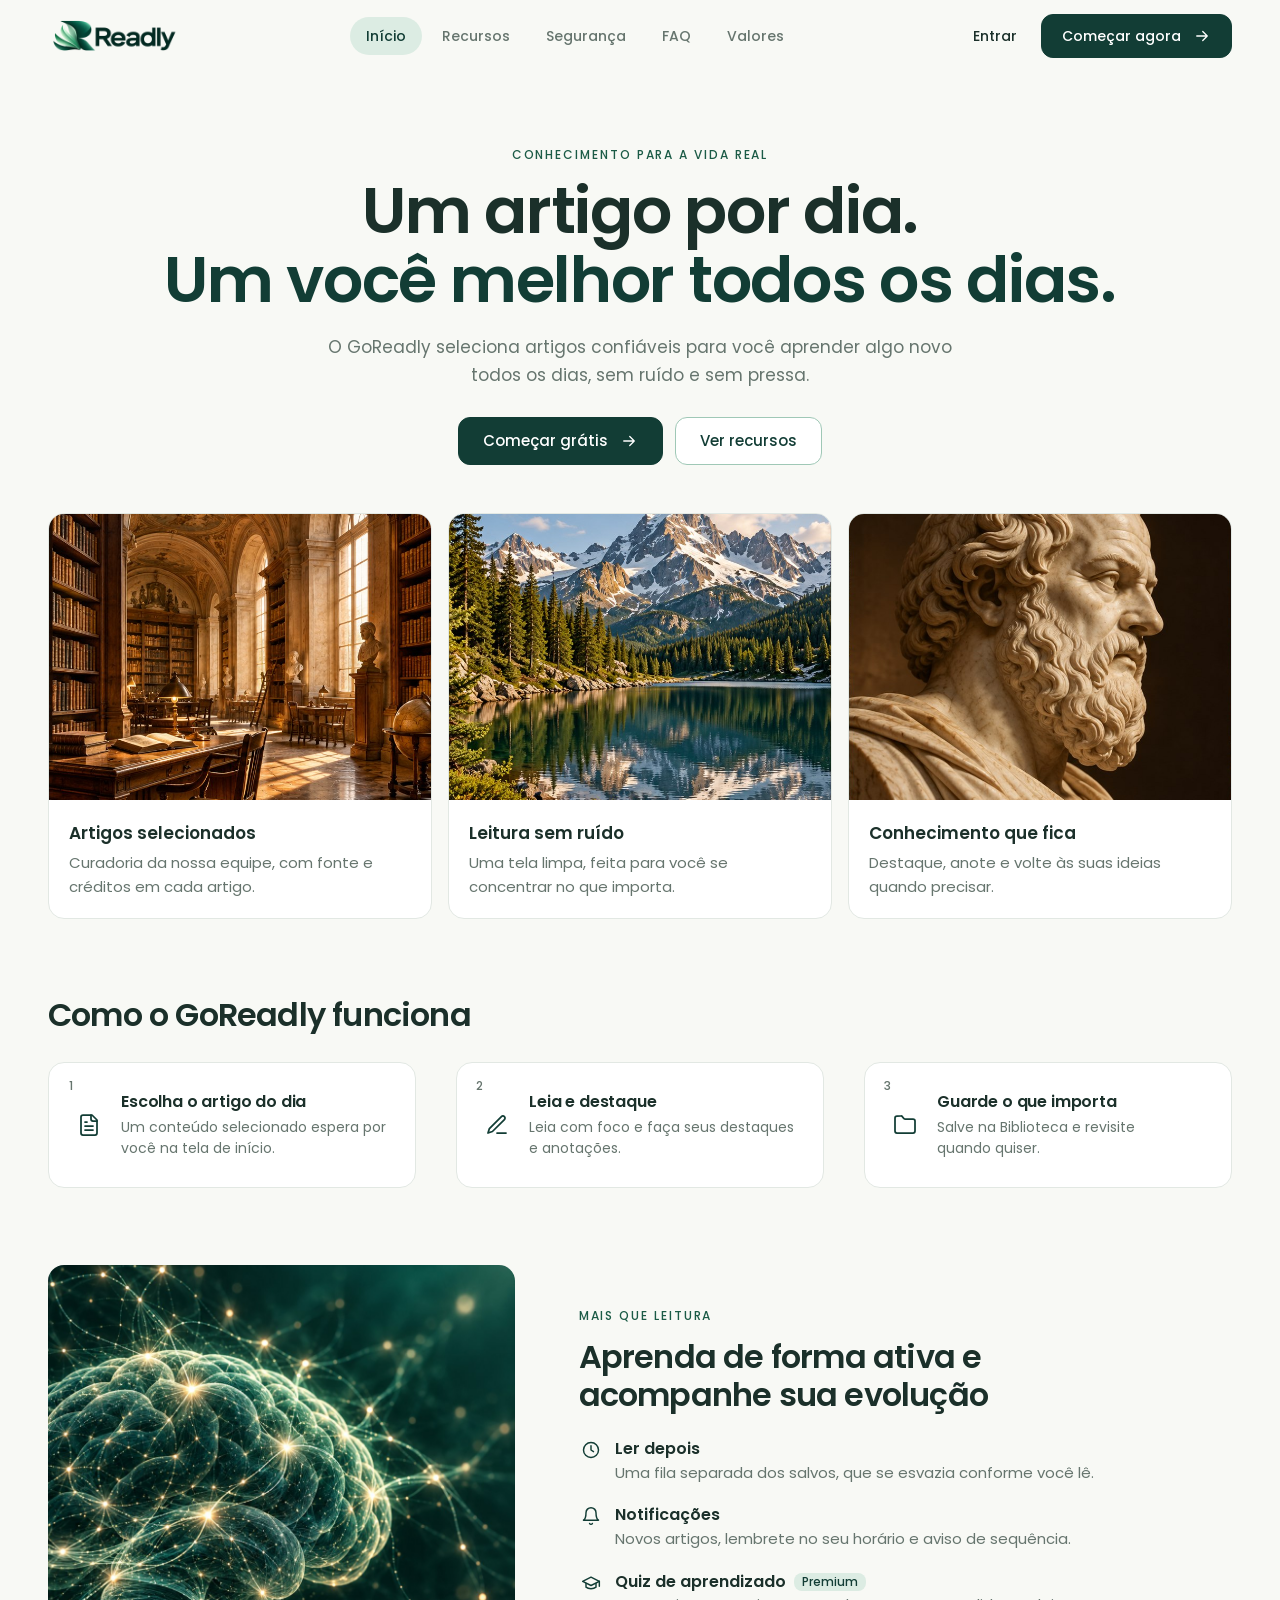
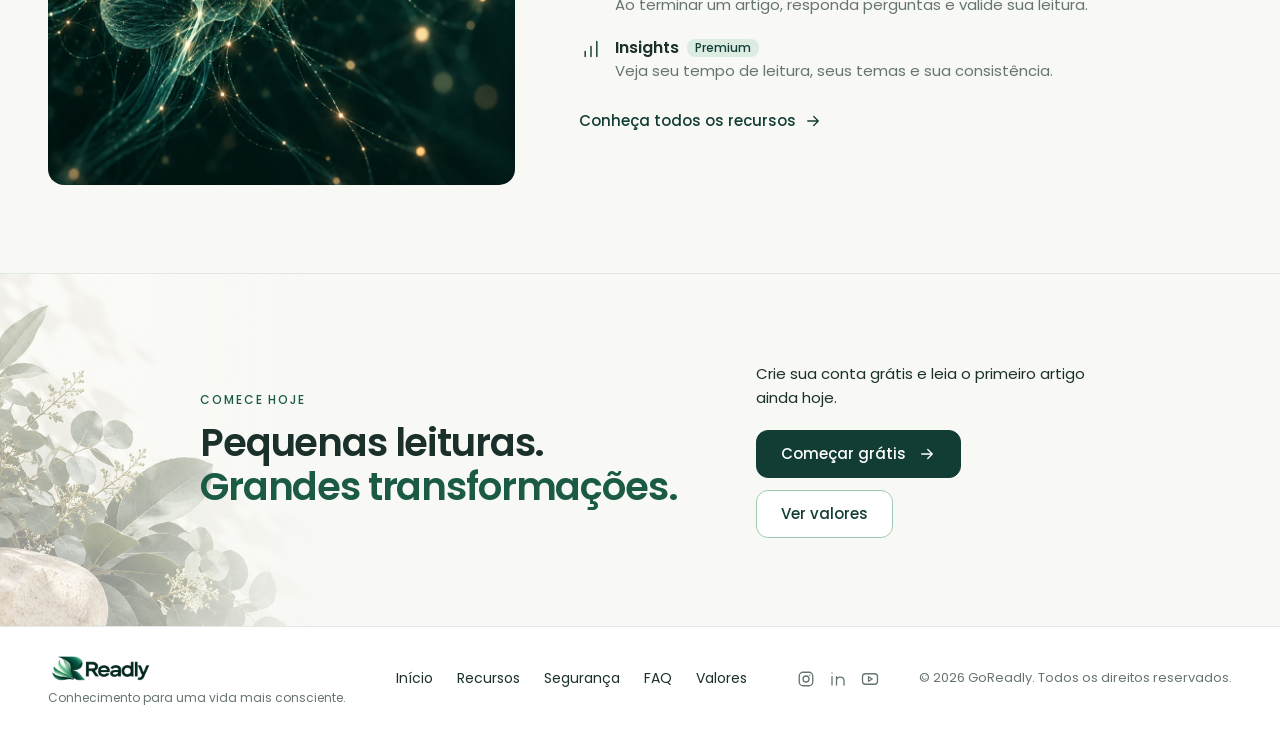
==== index.html @ 85cb45d0 "add" ====
<!doctype html>
<html lang="pt-BR">
<head>
  <meta charset="utf-8">
  <meta name="viewport" content="width=device-width, initial-scale=1">
  <meta name="description" content="Um artigo por dia. Um você melhor todos os dias. Descubra o GoReadly: leitura com foco e conhecimento para a vida.">
  <meta name="theme-color" content="#F8F9F5">
  <title>GoReadly — Um artigo por dia. Um você melhor todos os dias.</title>
  <link rel="icon" href="./assets/favicon.ico" sizes="any">
  <link rel="icon" type="image/png" sizes="32x32" href="./assets/favicon-32x32.png">
  <link rel="apple-touch-icon" href="./assets/apple-touch-icon.png">
  <link rel="preload" href="./assets/Poppins-Regular.woff2" as="font" type="font/woff2" crossorigin>
  <link rel="preload" href="./assets/Poppins-SemiBold.woff2" as="font" type="font/woff2" crossorigin>
  <link rel="stylesheet" href="./styles.css">
  <script>document.documentElement.classList.add('js');setTimeout(function(){document.documentElement.classList.add('motion-ready')},3000)</script>
  <script src="./assets/vendor/gsap.min.js" defer></script>
  <script src="./assets/vendor/ScrollTrigger.min.js" defer></script>
  <script src="./script.js" defer></script>
</head>
<body data-calm>
  <a class="skip-link" href="#inicio">Ir para o conteúdo</a>
  <svg class="icon-definitions" xmlns="http://www.w3.org/2000/svg" aria-hidden="true"><defs>
    <symbol id="arrow" viewBox="0 0 24 24"><path d="M5 12h14m-6-6 6 6-6 6"/></symbol>
    <symbol id="play" viewBox="0 0 24 24"><path d="M7 4.5v15l12-7.500Z" fill="currentColor"/></symbol>
    <symbol id="chevron" viewBox="0 0 24 24"><path d="m6 9 6 6 6-6"/></symbol>
    <symbol id="book" viewBox="0 0 24 24"><path d="M12 7v14"/><path d="M3 18a1 1 0 0 1-1-1V4a1 1 0 0 1 1-1h5a4 4 0 0 1 4 4 4 4 0 0 1 4-4h5a1 1 0 0 1 1 1v13a1 1 0 0 1-1 1h-6a3 3 0 0 0-3 3 3 3 0 0 0-3-3z"/></symbol>
    <symbol id="sprout" viewBox="0 0 24 24"><path d="M7 20h10"/><path d="M10 20c5.500-2.500.8-6.400 3-10"/><path d="M9.500 9.400c1.100.8 1.800 2.200 2.300 3.700-2 .4-3.500.4-4.800-.3-1.200-.6-2.300-1.900-3-4.200 2.800-.5 4.400 0 5.500.8z"/><path d="M14.100 6a7 7 0 0 0-1.100 4c1.900-.1 3.300-.6 4.300-1.400 1-1 1.600-2.300 1.700-4.600-2.700.1-4 1-4.900 2z"/></symbol>
    <symbol id="bookmark" viewBox="0 0 24 24"><path d="m19 21-7-4-7 4V5a2 2 0 0 1 2-2h10a2 2 0 0 1 2 2v16z"/></symbol>
    <symbol id="chart" viewBox="0 0 24 24"><path d="M5 21v-6M12 21V9M19 21V3"/></symbol>
    <symbol id="file" viewBox="0 0 24 24"><path d="M15 2H6a2 2 0 0 0-2 2v16a2 2 0 0 0 2 2h12a2 2 0 0 0 2-2V7Z"/><path d="M14 2v4a2 2 0 0 0 2 2h4M16 13H8m8 4H8m2-8H8"/></symbol>
    <symbol id="pen" viewBox="0 0 24 24"><path d="M12 20h9"/><path d="M16.400 3.600a2 2 0 0 1 3 3L7.400 18.500 3 20l1.400-4.400z"/></symbol>
    <symbol id="folder" viewBox="0 0 24 24"><path d="M20 20a2 2 0 0 0 2-2V8a2 2 0 0 0-2-2h-7.900a2 2 0 0 1-1.700-.9l-.8-1.200A2 2 0 0 0 7.900 3H4a2 2 0 0 0-2 2v13a2 2 0 0 0 2 2Z"/></symbol>
    <symbol id="shield" viewBox="0 0 24 24"><path d="M20 13c0 5-3.500 7.500-7.700 9a1 1 0 0 1-.7 0C7.500 20.500 4 18 4 13V6a1 1 0 0 1 1-1c2 0 4.500-1.200 6.200-2.700a1 1 0 0 1 1.300 0C14.500 3.800 17 5 19 5a1 1 0 0 1 1 1z"/><path d="m9 12 2 2 4-4"/></symbol>
    <symbol id="clock" viewBox="0 0 24 24"><circle cx="12" cy="12" r="9"/><path d="M12 7v5l3 2"/></symbol>
    <symbol id="graduation" viewBox="0 0 24 24"><path d="M22 10 12 5 2 10l10 5 10-5Z"/><path d="M6 12.500V17c3 2.500 9 2.500 12 0v-4.500M22 10v6"/></symbol>
    <symbol id="palette" viewBox="0 0 24 24"><path d="M12 22a10 10 0 1 1 10-10c0 2.800-2.200 4-4.500 4H16a2 2 0 0 0-1.500 3.300c.6.900.1 2.700-2.500 2.700Z"/><path d="M7.500 11.500h.01M10.500 7.500h.01M15.500 8h.01"/></symbol>
    <symbol id="bell" viewBox="0 0 24 24"><path d="M6 8a6 6 0 0 1 12 0c0 7 3 9 3 9H3s3-2 3-9"/><path d="M10.300 21a1.900 1.900 0 0 0 3.400 0"/></symbol>
    <symbol id="instagram" viewBox="0 0 24 24"><rect x="3" y="3" width="18" height="18" rx="5"/><circle cx="12" cy="12" r="4"/><path d="M17 7h.01"/></symbol>
    <symbol id="linkedin" viewBox="0 0 24 24"><path d="M4 9v11M4 4v.01M10 20V9m0 5c0-6 10-6 10 0v6"/></symbol>
    <symbol id="youtube" viewBox="0 0 24 24"><rect x="2" y="5" width="20" height="14" rx="4"/><path d="m10 9 5 3-5 3Z"/></symbol>
  </defs></svg>

  <header class="header">
    <div class="container header-inner">
      <a href="./index.html" class="brand" aria-label="GoReadly — início"><img src="./assets/goreadly-logo.png" alt="GoReadly" width="132" height="44"></a>
      <nav class="navigation" id="mobile-navigation" aria-label="Navegação principal">
        <a href="./index.html#inicio" aria-current="location">Início</a>
        <a href="./recursos.html">Recursos</a>
        <a href="./seguranca.html">Segurança</a>
        <a href="./faq.html">FAQ</a>
        <a href="./valores.html">Valores</a>
        <a class="navigation-login" href="/login">Entrar</a>
      </nav>
      <div class="header-actions">
        <a class="header-login" href="/login">Entrar</a>
        <a class="button button-small" href="/cadastro">Começar agora <svg aria-hidden="true"><use href="#arrow"/></svg></a>
        <button class="menu-toggle" type="button" aria-label="Abrir menu" aria-expanded="false" aria-controls="mobile-navigation"><span></span><span></span></button>
      </div>
    </div>
  </header>

  <main id="inicio" tabindex="-1">
    <section class="page-hero" aria-labelledby="hero-title">
      <div class="container">
        <p class="eyebrow">Conhecimento para a vida real</p>
        <h1 id="hero-title">Um artigo por dia.<br><em>Um você melhor todos os dias.</em></h1>
        <p class="hero-lead">O GoReadly seleciona artigos confiáveis para você aprender algo novo todos os dias, sem ruído e sem pressa.</p>
        <div class="hero-actions"><a class="button" href="/cadastro">Começar grátis <svg aria-hidden="true"><use href="#arrow"/></svg></a><a class="button button-outline" href="./recursos.html">Ver recursos</a></div>
      </div>
    </section>

    <section class="section-pricing" aria-label="O que você encontra">
      <div class="container">
        <ul class="photo-grid">
          <li class="card photo-card"><span class="photo-card-image photo-library" role="img" aria-label="Biblioteca antiga com estantes de livros e luz natural"></span><div><h3>Artigos selecionados</h3><p>Curadoria da nossa equipe, com fonte e créditos em cada artigo.</p></div></li>
          <li class="card photo-card"><span class="photo-card-image photo-mountain" role="img" aria-label="Lago tranquilo refletindo uma montanha"></span><div><h3>Leitura sem ruído</h3><p>Uma tela limpa, feita para você se concentrar no que importa.</p></div></li>
          <li class="card photo-card"><span class="photo-card-image photo-statue" role="img" aria-label="Busto de mármore de um pensador"></span><div><h3>Conhecimento que fica</h3><p>Destaque, anote e volte às suas ideias quando precisar.</p></div></li>
        </ul>
      </div>
    </section>

    <section class="section section-tight" aria-labelledby="how-title">
      <div class="container">
        <div class="resources-heading"><h2 id="how-title">Como o GoReadly funciona</h2></div>
        <ol class="steps">
          <li class="card step"><span class="step-number" aria-hidden="true">1</span><span class="icon-box icon-box-large"><svg aria-hidden="true"><use href="#file"/></svg></span><div><h3>Escolha o artigo do dia</h3><p>Um conteúdo selecionado espera por você na tela de início.</p></div></li>
          <li class="card step"><span class="step-number" aria-hidden="true">2</span><span class="icon-box icon-box-large"><svg aria-hidden="true"><use href="#pen"/></svg></span><div><h3>Leia e destaque</h3><p>Leia com foco e faça seus destaques e anotações.</p></div></li>
          <li class="card step"><span class="step-number" aria-hidden="true">3</span><span class="icon-box icon-box-large"><svg aria-hidden="true"><use href="#folder"/></svg></span><div><h3>Guarde o que importa</h3><p>Salve na Biblioteca e revisite quando quiser.</p></div></li>
        </ol>
      </div>
    </section>

    <section class="section section-tight" aria-labelledby="grow-title">
      <div class="container home-split">
        <img src="./assets/brain.jpg" alt="Ilustração de um cérebro com conexões luminosas" width="960" height="1200" loading="lazy">
        <div>
          <p class="eyebrow">Mais que leitura</p>
          <h2 id="grow-title">Aprenda de forma ativa e acompanhe sua evolução</h2>
          <ul class="home-points">
            <li><span class="icon-box"><svg aria-hidden="true"><use href="#clock"/></svg></span><div><h3>Ler depois</h3><p>Uma fila separada dos salvos, que se esvazia conforme você lê.</p></div></li>
            <li><span class="icon-box"><svg aria-hidden="true"><use href="#bell"/></svg></span><div><h3>Notificações</h3><p>Novos artigos, lembrete no seu horário e aviso de sequência.</p></div></li>
            <li><span class="icon-box"><svg aria-hidden="true"><use href="#graduation"/></svg></span><div><h3>Quiz de aprendizado <span class="plan-tag plan-tag-premium">Premium</span></h3><p>Ao terminar um artigo, responda perguntas e valide sua leitura.</p></div></li>
            <li><span class="icon-box"><svg aria-hidden="true"><use href="#chart"/></svg></span><div><h3>Insights <span class="plan-tag plan-tag-premium">Premium</span></h3><p>Veja seu tempo de leitura, seus temas e sua consistência.</p></div></li>
          </ul>
          <a class="features-more" href="./recursos.html">Conheça todos os recursos <svg aria-hidden="true"><use href="#arrow"/></svg></a>
        </div>
      </div>
    </section>

    <section class="closing" aria-labelledby="closing-title">
      <div class="container closing-inner">
        <div>
          <p class="eyebrow">Comece hoje</p>
          <h2 id="closing-title">Pequenas leituras.<br><em>Grandes transformações.</em></h2>
        </div>
        <div class="closing-aside">
          <p>Crie sua conta grátis e leia o primeiro artigo ainda hoje.</p>
          <div class="closing-actions"><a class="button" href="/cadastro">Começar grátis <svg aria-hidden="true"><use href="#arrow"/></svg></a><a class="button button-outline" href="./valores.html">Ver valores</a></div>
        </div>
      </div>
    </section>
  </main>

  <footer class="footer">
    <div class="container footer-inner">
      <div class="footer-brand">
        <a href="./index.html" class="brand" aria-label="GoReadly — início"><img src="./assets/goreadly-logo.png" alt="GoReadly" width="105" height="35"></a>
        <p>Conhecimento para uma vida mais consciente.</p>
      </div>
      <nav aria-label="Navegação do rodapé">
        <a href="./index.html#inicio">Início</a>
        <a href="./recursos.html">Recursos</a>
        <a href="./seguranca.html">Segurança</a>
        <a href="./faq.html">FAQ</a>
        <a href="./valores.html">Valores</a>
      </nav>
      <div class="socials" role="group" aria-label="Redes sociais — em breve">
        <svg role="img" aria-label="Instagram"><use href="#instagram"/></svg>
        <svg role="img" aria-label="LinkedIn"><use href="#linkedin"/></svg>
        <svg role="img" aria-label="YouTube"><use href="#youtube"/></svg>
      </div>
      <p class="copyright">© <span id="year">2026</span> GoReadly. Todos os direitos reservados.</p>
    </div>
  </footer>
</body>
</html>
---- styles.css ----
@font-face {
  font-family: Poppins;
  src: url('./assets/Poppins-Regular.woff2') format('woff2');
  font-weight: 400;
  font-display: swap;
}

@font-face {
  font-family: Poppins;
  src: url('./assets/Poppins-Medium.woff2') format('woff2');
  font-weight: 500;
  font-display: swap;
}

@font-face {
  font-family: Poppins;
  src: url('./assets/Poppins-SemiBold.woff2') format('woff2');
  font-weight: 600;
  font-display: swap;
}

:root {
  --color-primary: #123D35;
  --color-primary-hover: #0C3029;
  --color-secondary: #9FC8B6;
  --color-accent: #DCECE3;
  --color-background: #F8F9F5;
  --color-surface: #FFFFFF;
  --color-surface-muted: #EFF3ED;
  --color-text-primary: #1B302A;
  --color-text-secondary: #66756E;
  --color-border: #E2E8E3;
  --color-success: #27805A;
  /* Cores de categoria dos destaques e notas, usadas somente nas prévias do leitor. */
  --color-highlight-yellow: #FFF0C2;
  --color-highlight-yellow-line: #F5AD16;
  --color-highlight-purple: #F4EDFD;
  --color-highlight-purple-line: #9648EF;
  --color-brand-green: color-mix(in srgb, var(--color-primary), var(--color-success) 45%);
  --font-ui: 'Poppins', 'Segoe UI', system-ui, -apple-system, sans-serif;
  --radius-control: 12px;
  --radius-card: 16px;
  --shadow-card: none;
  --shadow-raised: 0 8px 24px rgb(27 48 42 / 6%);
  --transition-default: 200ms ease;
  --gutter: clamp(20px, 4vw, 48px);
}

*, *::before, *::after { box-sizing: border-box; }

html {
  scroll-behavior: smooth;
  scroll-padding-top: 88px;
  -webkit-text-size-adjust: 100%;
}

body {
  margin: 0;
  overflow-x: clip;
  background: var(--color-background);
  color: var(--color-text-primary);
  font-family: var(--font-ui);
  font-size: 1rem;
  line-height: 1.6;
  font-synthesis: none;
  -webkit-font-smoothing: antialiased;
}

h1, h2, h3, p, ul, ol, figure { margin: 0; padding: 0; }
ul, ol { list-style: none; }
h1, h2, h3 { font-weight: 600; text-wrap: balance; }
h1 em, h2 em { font-style: normal; color: var(--color-brand-green); }
p { text-wrap: pretty; }
a { color: inherit; text-decoration: none; }
button { font: inherit; color: inherit; cursor: pointer; }
main:focus { outline: none; }
svg {
  width: 20px;
  height: 20px;
  fill: none;
  stroke: currentColor;
  stroke-width: 1.75;
  stroke-linecap: round;
  stroke-linejoin: round;
  flex-shrink: 0;
}
:focus-visible { outline: 2px solid var(--color-primary); outline-offset: 3px; }

.icon-definitions { position: absolute; width: 0; height: 0; overflow: hidden; }
.container {
  width: 100%;
  max-width: calc(1216px + 2 * var(--gutter));
  margin-inline: auto;
  padding-inline: var(--gutter);
}
.skip-link {
  position: fixed;
  top: -100px;
  left: 12px;
  z-index: 20;
  padding: 12px 16px;
  border-radius: var(--radius-control);
  background: var(--color-primary);
  color: var(--color-surface);
}
.skip-link:focus { top: 12px; }

.eyebrow {
  margin-bottom: 12px;
  font-size: .75rem;
  font-weight: 500;
  letter-spacing: .16em;
  text-transform: uppercase;
  color: var(--color-brand-green);
}

.card {
  border: 1px solid var(--color-border);
  border-radius: var(--radius-card);
  background: var(--color-surface);
  box-shadow: var(--shadow-card);
}

.icon-box {
  display: grid;
  place-items: center;
  flex-shrink: 0;
  width: 24px;
  height: 24px;
  color: var(--color-primary);
}
.icon-box-large { width: 24px; height: 24px; }
.icon-box-large svg { width: 24px; height: 24px; }

/* Botões */
.button {
  display: inline-flex;
  align-items: center;
  justify-content: center;
  gap: 12px;
  min-height: 48px;
  padding: 0 24px;
  border: 1px solid var(--color-primary);
  border-radius: var(--radius-control);
  background: var(--color-primary);
  color: var(--color-surface);
  font-size: .9375rem;
  font-weight: 500;
  white-space: nowrap;
  transition: background-color var(--transition-default), border-color var(--transition-default), box-shadow var(--transition-default), transform var(--transition-default);
}
.button svg { width: 18px; height: 18px; transition: transform var(--transition-default); }
.button-small { min-height: 44px; padding: 0 20px; font-size: .875rem; }
.button-outline { border-color: var(--color-secondary); background: var(--color-surface); color: var(--color-primary); }
.button .icon-play { width: 14px; height: 14px; stroke-width: 1; }

/* Cabeçalho */
.header {
  position: sticky;
  top: 0;
  z-index: 10;
  background: rgb(248 249 245 / 88%);
  -webkit-backdrop-filter: blur(10px);
  backdrop-filter: blur(10px);
  border-bottom: 1px solid transparent;
  transition: border-color var(--transition-default);
}
.header.is-stuck { border-bottom-color: var(--color-border); }
/* No topo da página o cabeçalho se funde à cena do hero. */
.header:not(.is-stuck) { background: transparent; -webkit-backdrop-filter: none; backdrop-filter: none; }
.header-inner { display: flex; align-items: center; height: 72px; gap: 24px; }
.brand { display: block; flex-shrink: 0; transition: opacity var(--transition-default); }
.brand img { display: block; height: auto; }
.navigation { display: flex; align-items: center; gap: 4px; margin-inline: auto; }
.navigation a {
  padding: 8px 16px;
  border-radius: 999px;
  font-size: .875rem;
  font-weight: 500;
  color: var(--color-text-secondary);
  transition: background-color var(--transition-default), color var(--transition-default);
}
.navigation a[aria-current] { background: var(--color-accent); color: var(--color-primary); }
.navigation-login { display: none; }
.header-actions { display: flex; align-items: center; gap: 20px; }
.header-login {
  padding: 10px 4px;
  font-size: .875rem;
  font-weight: 500;
  transition: color var(--transition-default);
}
.menu-toggle {
  display: none;
  position: relative;
  width: 44px;
  height: 44px;
  border: 1px solid var(--color-border);
  border-radius: var(--radius-control);
  background: var(--color-surface);
}
.menu-toggle span {
  position: absolute;
  left: 13px;
  right: 13px;
  height: 1.5px;
  background: var(--color-primary);
  transition: transform var(--transition-default);
}
.menu-toggle span:nth-child(1) { top: 17px; }
.menu-toggle span:nth-child(2) { top: 25px; }
.menu-toggle[aria-expanded='true'] span:nth-child(1) { transform: translateY(4px) rotate(45deg); }
.menu-toggle[aria-expanded='true'] span:nth-child(2) { transform: translateY(-4px) rotate(-45deg); }

/* Hero */
.hero { position: relative; isolation: isolate; overflow: clip; margin-top: -72px; padding-top: 72px; }
.hero::before {
  content: '';
  position: absolute;
  inset: 0;
  z-index: -1;
  background: url('./assets/botanical.jpg') left top / max(100%, 1100px) auto no-repeat;
  mix-blend-mode: multiply;
  opacity: .16;
  -webkit-mask-image: linear-gradient(to bottom, #000 45%, transparent);
  mask-image: linear-gradient(to bottom, #000 45%, transparent);
}
.hero-grid {
  display: grid;
  grid-template-columns: minmax(0, 6fr) minmax(0, 7fr);
  align-items: center;
  gap: 16px;
  min-height: 560px;
}
.hero-copy { padding-block: 32px; position: relative; z-index: 1; }
h1 {
  font-size: clamp(1.875rem, 8.6vw, 3.25rem);
  line-height: 1.08;
  letter-spacing: -.035em;
}
.hero-lead {
  max-width: 46ch;
  margin-top: 20px;
  font-size: 1.0625rem;
  color: var(--color-text-secondary);
}
.hero-actions { display: flex; flex-wrap: wrap; gap: 12px; margin-top: 28px; }
.hero-visual {
  position: relative;
  /* A foto sangra até a borda da janela, mesmo em telas mais largas que o contêiner. */
  margin-right: calc(-1 * max(var(--gutter), (100vw - 1216px) / 2));
  margin-left: -32px;
}
.hero-visual img {
  display: block;
  width: 100%;
  height: auto;
  mix-blend-mode: multiply;
  filter: brightness(1.05);
  -webkit-mask-image: linear-gradient(to right, transparent, #000 6%), linear-gradient(to bottom, transparent, #000 11% 90%, transparent);
  mask-image: linear-gradient(to right, transparent, #000 6%), linear-gradient(to bottom, transparent, #000 11% 90%, transparent);
  -webkit-mask-composite: source-in;
  mask-composite: intersect;
}

@media (min-width: 961px) {
  h1 { font-size: clamp(2.5rem, 4.2vw, 3.5rem); }
}

/* Benefícios */
.benefits {
  position: relative;
  display: grid;
  grid-template-columns: repeat(4, minmax(0, 1fr));
  gap: 24px;
  padding-block: 24px;
  border-block: 1px solid var(--color-border);
}
.benefits li { display: flex; align-items: flex-start; gap: 12px; }
.benefits h2, .section .benefits h2 { font-size: .9375rem; font-weight: 500; line-height: 1.35; letter-spacing: -.005em; }
.benefits p { margin-top: 2px; font-size: .8125rem; line-height: 1.45; color: var(--color-text-secondary); }

/* Seções */
.section { padding-top: clamp(56px, 7vw, 88px); }
.section-tight { padding-top: clamp(56px, 6vw, 80px); }
.section h2, .faq h2 { font-size: clamp(1.5rem, 2.6vw, 2rem); line-height: 1.2; letter-spacing: -.025em; }
.section-heading { display: flex; flex-wrap: wrap; align-items: baseline; gap: 4px 20px; margin-bottom: 28px; }
.section-heading p { color: var(--color-text-secondary); }

.steps { display: grid; grid-template-columns: repeat(3, minmax(0, 1fr)); gap: 40px; }
.step {
  position: relative;
  display: flex;
  align-items: center;
  gap: 20px;
  padding: 28px 24px 28px 28px;
  transition: box-shadow var(--transition-default), transform var(--transition-default);
}
.step-number {
  position: absolute;
  top: 10px;
  left: 10px;
  display: grid;
  place-items: center;
  width: 24px;
  height: 24px;
  border-radius: 50%;
  color: var(--color-text-secondary);
  font-size: .75rem;
  font-weight: 500;
}
.step h3 { font-size: 1rem; line-height: 1.35; letter-spacing: -.01em; }
.step p { margin-top: 4px; font-size: .875rem; line-height: 1.5; color: var(--color-text-secondary); }

/* Recursos */
.features-intro {
  display: grid;
  grid-template-columns: minmax(0, 1fr) minmax(0, 1fr);
  gap: 16px 64px;
  align-items: end;
  margin-bottom: 28px;
}
.features-intro > p { color: var(--color-text-secondary); }
.features { display: grid; grid-template-columns: repeat(4, minmax(0, 1fr)); gap: 16px; }
.feature {
  display: flex;
  flex-direction: column;
  padding: 16px;
  transition: box-shadow var(--transition-default), transform var(--transition-default);
}
.feature-heading { display: flex; gap: 12px; margin-bottom: 16px; }
.feature-heading h3 { font-size: 1rem; line-height: 1.35; }
.feature-heading p { margin-top: 2px; font-size: .8125rem; line-height: 1.4; color: var(--color-text-secondary); }
.feature-preview {
  flex: 1;
  min-height: 176px;
  padding: 14px;
  border-radius: var(--radius-control);
  background: var(--color-background);
  font-size: .8125rem;
  line-height: 1.5;
  overflow: hidden;
}
.preview-photo {
  display: block;
  border-radius: 8px;
  background-image: url('./assets/collections.jpg');
  background-repeat: no-repeat;
  background-size: 300% 100%;
  transition: transform 250ms ease;
}
.photo-mountain { background-position: 0 50%; }
.photo-statue { background-position: 50% 50%; }
.photo-library { background-position: 100% 50%; }
.preview-article .preview-photo { height: 88px; margin-bottom: 12px; background-size: 300% auto; background-position: 0 42%; }
.preview-article b { display: block; font-size: .875rem; font-weight: 500; line-height: 1.35; }
.preview-article small { display: flex; align-items: center; gap: 6px; margin-top: 8px; font-size: .75rem; color: var(--color-text-secondary); }
.preview-article small svg { width: 14px; height: 14px; }
.preview-highlight p { padding-left: 10px; border-left: 2px solid; }
.preview-highlight p + p { margin-top: 12px; }
.preview-highlight .quote-green { border-color: var(--color-secondary); --mark-color: var(--color-accent); }
.preview-highlight .quote-yellow { border-color: var(--color-highlight-yellow-line); --mark-color: var(--color-highlight-yellow); }
mark {
  color: inherit;
  padding: .1em .2em;
  border-radius: 3px;
  background: linear-gradient(var(--mark-color), var(--mark-color)) left center / 100% 100% no-repeat;
  -webkit-box-decoration-break: clone;
  box-decoration-break: clone;
}
.note-tabs { display: flex; gap: 8px; margin-bottom: 12px; font-size: .75rem; color: var(--color-text-secondary); }
.note-tabs span { padding: 3px 12px; border-radius: 8px; }
.note-tabs span:first-child { background: var(--color-accent); color: var(--color-primary); font-weight: 500; }
.note {
  padding: 12px;
  border-left: 2px solid var(--color-highlight-purple-line);
  border-radius: 4px 8px 8px 4px;
  background: var(--color-highlight-purple);
}
.note + .note { margin-top: 8px; }
.note-green { border-left-color: var(--color-secondary); background: var(--color-surface-muted); }
.preview-collections { padding-block: 8px; }
.preview-collections div {
  display: grid;
  grid-template-columns: 40px minmax(0, 1fr);
  column-gap: 12px;
  align-items: center;
  padding-block: 7px;
}
.preview-collections div + div { border-top: 1px solid var(--color-border); }
.preview-collections .preview-photo { grid-row: span 2; width: 40px; height: 40px; }
.preview-collections b { font-weight: 500; line-height: 1.3; }
.preview-collections small { font-size: .75rem; line-height: 1.3; color: var(--color-text-secondary); }

/* Tela de recursos */
.hero-resources::before { filter: blur(3px); opacity: .16; }
.hero-resources .hero-grid { grid-template-columns: minmax(0, 1fr) minmax(0, 1fr); min-height: 640px; gap: 32px; }
@media (min-width: 961px) {
  .hero-resources h1 { font-size: clamp(2.75rem, 5vw, 4.25rem); }
}
.hero-resources .hero-lead { font-size: 1.125rem; }
.hero-points { display: flex; flex-wrap: wrap; margin-top: 40px; }
.hero-points li { display: flex; align-items: center; gap: 8px; padding-right: 14px; font-size: .75rem; line-height: 1.35; color: var(--color-text-secondary); }
.hero-points li + li { padding-left: 14px; border-left: 1px solid var(--color-border); }
.hero-points li:first-child { padding-left: 0; }
.hero-points li:last-child { padding-right: 0; }
.hero-points svg { width: 18px; height: 18px; }
.hero-points p { max-width: 88px; }
@media (max-width: 1240px) {
  .hero-points { display: grid; grid-template-columns: repeat(2, minmax(0, 1fr)); gap: 12px; margin-top: 28px; }
  .hero-points li, .hero-points li + li { padding: 0; border: 0; }
  .hero-points p { max-width: none; }
}
.hero-points b { display: block; font-weight: 500; color: var(--color-text-primary); }


.resources-heading { margin-bottom: 28px; }
.resources .feature-heading { min-height: 84px; }
.resources .feature-preview { min-height: 216px; }
.preview-toolbar { display: flex; justify-content: flex-end; gap: 4px; margin-bottom: 8px; }
.preview-toolbar-start { justify-content: flex-start; padding-bottom: 8px; border-bottom: 1px solid var(--color-border); }
.preview-toolbar span { display: grid; place-items: center; min-width: 28px; height: 28px; border-radius: 8px; background: var(--color-surface-muted); font-size: .75rem; }
.preview-toolbar b { font-weight: 600; }
.resources .preview-article > b { font-size: 1rem; font-weight: 600; letter-spacing: -.01em; }
.resources .preview-article .preview-photo { height: 96px; margin: 10px 0 0; }
.comment { display: flex; gap: 10px; }
.comment + .comment { margin-top: 14px; padding-top: 14px; border-top: 1px solid var(--color-border); }
.comment b { display: block; font-weight: 500; }
.avatar { display: grid; place-items: center; flex-shrink: 0; width: 32px; height: 32px; border-radius: 50%; background: var(--color-primary); color: var(--color-surface); font-size: .75rem; font-weight: 500; }
.avatar-soft { background: var(--color-accent); color: var(--color-primary); }
.resources .preview-highlight { font-size: .9375rem; }
.color-picker { display: flex; gap: 8px; width: fit-content; margin-top: 16px; padding: 8px 10px; border: 1px solid var(--color-border); border-radius: var(--radius-control); background: var(--color-surface); box-shadow: var(--shadow-card); }
.color-picker i { width: 18px; height: 18px; border-radius: 50%; background: var(--color-secondary); }
.color-picker .is-selected { box-shadow: 0 0 0 2px var(--color-surface), 0 0 0 3.5px var(--color-primary); }
.color-picker .swatch-yellow { background: var(--color-highlight-yellow-line); }
.color-picker .swatch-purple { background: var(--color-highlight-purple-line); }
.note-editor { padding-top: 10px; font-size: .875rem; }
.chips { display: flex; flex-wrap: wrap; gap: 4px; margin-bottom: 10px; font-size: .75rem; }
.chips span { padding: 2px 10px; border-radius: 8px; background: var(--color-surface-muted); }
.chips .is-selected { background: var(--color-accent); color: var(--color-primary); font-weight: 500; }
.library-item { display: flex; gap: 10px; align-items: center; padding-block: 8px; }
.library-item + .library-item { border-top: 1px solid var(--color-border); }
.library-item .preview-photo { flex-shrink: 0; width: 48px; height: 48px; }
.library-item b { display: block; font-weight: 500; line-height: 1.3; }
.library-item small { font-size: .75rem; color: var(--color-text-secondary); }
.preview-sources dl { margin: 0; }
.preview-sources div { display: flex; justify-content: space-between; gap: 12px; padding-block: 11px; }
.preview-sources div:first-child { padding-top: 2px; }
.preview-sources div + div { border-top: 1px solid var(--color-border); }
.preview-sources dt { color: var(--color-text-secondary); }
.preview-sources dd { margin: 0; font-weight: 500; text-align: right; }
.insight-tiles { display: grid; grid-template-columns: repeat(2, minmax(0, 1fr)); gap: 8px; margin: 0 0 10px; }
.insight-tiles div { display: flex; flex-direction: column-reverse; }
.insight-tiles dt { font-size: .75rem; color: var(--color-text-secondary); }
.insight-tiles dd { margin: 0; font-size: 1.125rem; font-weight: 600; line-height: 1.3; letter-spacing: -.02em; }
.week-bars { display: grid; grid-template-columns: repeat(4, minmax(0, 1fr)); gap: 12px; align-items: end; height: 118px; }
.week-bars li { display: flex; flex-direction: column; align-items: center; justify-content: flex-end; height: 100%; }
.week-bars b { font-size: .75rem; font-weight: 500; }
.week-bars i { width: 100%; max-width: 28px; height: calc(var(--value) * 11px); border-radius: 4px 4px 0 0; background: var(--color-primary); }
.week-bars small { width: 100%; padding-top: 4px; border-top: 1px solid var(--color-border); font-size: .75rem; line-height: 1.3; color: var(--color-text-secondary); text-align: center; }
.features-more { display: inline-flex; align-items: center; gap: 8px; min-height: 44px; margin-top: 16px; font-size: .9375rem; font-weight: 500; color: var(--color-primary); }
.features-more svg { width: 18px; height: 18px; transition: transform var(--transition-default); }

/* Tela de segurança */
@media (min-width: 961px) {
}
.security-grid { display: grid; grid-template-columns: repeat(3, minmax(0, 1fr)); gap: 32px 48px; }
.security-card { display: flex; gap: 12px; padding: 0; border: 0; background: none; }
.security-card h3 { font-size: 1rem; line-height: 1.35; }
.security-card p { margin-top: 4px; font-size: .875rem; line-height: 1.5; color: var(--color-text-secondary); }
.pillars { position: relative; display: grid; grid-template-columns: repeat(5, minmax(0, 1fr)); gap: 24px; }
.pillars-track {
  position: absolute;
  top: 17px;
  left: 18px;
  right: 18%;
  height: 2px;
  background: var(--color-border);
}
.pillars-track span { display: block; height: 100%; background: var(--color-primary); transform-origin: left; }
.pillar { position: relative; }
.pillar-number {
  display: grid;
  place-items: center;
  width: 36px;
  height: 36px;
  margin-bottom: 16px;
  border-radius: 50%;
  background: var(--color-primary);
  color: var(--color-surface);
  font-size: .875rem;
  font-weight: 600;
  transition: background-color var(--transition-default), color var(--transition-default);
}
.pillars.is-tracking .pillar:not(.is-active) .pillar-number { background: var(--color-accent); color: var(--color-primary); }
.pillar h3 { font-size: 1rem; line-height: 1.35; }
.pillar p { margin-top: 4px; font-size: .875rem; line-height: 1.5; color: var(--color-text-secondary); }
.control-lead { margin-top: 12px; color: var(--color-text-secondary); }
.control-list { display: grid; grid-template-columns: repeat(2, minmax(0, 1fr)); gap: 12px; margin-top: 20px; }
.control-list li { display: flex; gap: 12px; padding: 0; border: 0; background: none; }
.control-list h3 { font-size: .9375rem; font-weight: 500; line-height: 1.35; }
.plan-tag { display: inline-block; margin-top: 6px; padding: 1px 8px; border-radius: 8px; background: var(--color-surface-muted); font-size: .75rem; color: var(--color-text-primary); }

/* Movimento controlado pelo GSAP */
.word { display: inline-block; overflow: hidden; padding-bottom: .16em; margin-bottom: -.16em; vertical-align: top; }
.word-inner { display: inline-block; }
.hero::before { translate: var(--leaf-x, 0) var(--leaf-y, 0); }
.closing::before { top: -24px; bottom: -24px; translate: 0 var(--drift, 0); }
.hero-actions .button { transition-property: background-color, border-color, box-shadow; }

/* Segurança e FAQ */
.trust-grid { display: grid; grid-template-columns: minmax(0, 5fr) minmax(0, 7fr); gap: 32px 64px; align-items: start; }
.trust-card { padding: 32px; }
.trust-card h2 { margin-top: 20px; }
.trust-card p { margin-top: 12px; color: var(--color-text-secondary); }
.faq h2 { margin-bottom: 20px; }
.faq details { box-shadow: none; }
.faq details + details { margin-top: 8px; }
summary {
  display: flex;
  align-items: center;
  justify-content: space-between;
  gap: 16px;
  min-height: 56px;
  padding: 12px 20px;
  border-radius: var(--radius-card);
  font-weight: 500;
  line-height: 1.4;
  cursor: pointer;
  list-style: none;
  transition: color var(--transition-default);
}
summary::-webkit-details-marker { display: none; }
summary svg { transition: transform var(--transition-default); }
details[open] summary svg { transform: rotate(180deg); }
details p { padding: 0 20px 20px; font-size: .9375rem; color: var(--color-text-secondary); }

/* Encerramento */
.closing {
  position: relative;
  isolation: isolate;
  overflow: hidden;
  margin-top: clamp(56px, 7vw, 88px);
  padding-block: clamp(56px, 7vw, 88px);
  border-top: 1px solid var(--color-border);
}
.closing::before {
  content: '';
  position: absolute;
  inset: 0 auto 0 0;
  z-index: -1;
  width: min(26vw, 380px);
  background: url('./assets/botanical.jpg') left bottom / 800px auto no-repeat;
  mix-blend-mode: multiply;
  opacity: .4;
  -webkit-mask-image: linear-gradient(to right, #000 45%, transparent);
  mask-image: linear-gradient(to right, #000 45%, transparent);
}
.closing-inner {
  display: grid;
  grid-template-columns: minmax(0, 1.2fr) minmax(0, .8fr);
  gap: 24px 40px;
  align-items: center;
  padding-left: clamp(0px, 16vw, 200px);
  padding-right: clamp(0px, 14vw, 200px);
}
.closing h2 { font-size: clamp(1.75rem, 3vw, 2.5rem); line-height: 1.15; letter-spacing: -.03em; }
.closing-aside { max-width: 380px; }
.closing-aside p { margin-bottom: 16px; font-size: .9375rem; }

/* Rodapé */
.footer { background: var(--color-surface); border-top: 1px solid var(--color-border); }
.footer-inner { display: flex; flex-wrap: wrap; align-items: center; gap: 16px 40px; padding-block: 24px; font-size: .875rem; }
.footer-brand p { margin-top: 2px; font-size: .75rem; color: var(--color-text-secondary); }
.footer nav { display: flex; flex-wrap: wrap; gap: 4px 24px; margin-inline: auto; }
.footer nav a { transition: color var(--transition-default); }
.socials { display: flex; gap: 14px; color: var(--color-text-secondary); }
.socials svg { width: 18px; height: 18px; }
.copyright { font-size: .8125rem; color: var(--color-text-secondary); }

/* Estados de ponteiro */
@media (hover: hover) and (pointer: fine) {
  .brand:hover { opacity: .75; }
  .navigation a:hover { background: var(--color-surface-muted); color: var(--color-primary); }
  .navigation a[aria-current]:hover { background: var(--color-accent); }
  .header-login:hover, .footer nav a:hover, summary:hover { color: var(--color-brand-green); }
  .button:hover { background: var(--color-primary-hover); border-color: var(--color-primary-hover); box-shadow: 0 6px 16px rgb(18 61 53 / 16%); }
  .button-outline:hover { background: var(--color-accent); border-color: var(--color-primary); color: var(--color-primary); }
  .menu-toggle:hover { background: var(--color-surface-muted); }
  .step:hover, .feature:hover { box-shadow: var(--shadow-raised); }
}

/* Movimento */
@media (prefers-reduced-motion: no-preference) {
  /* Evita o clarão antes da abertura do GSAP; o script libera, e há um limite de tempo no HTML. */
  .js:not(.motion-ready) .hero-copy { visibility: hidden; }
  .button:hover { transform: translateY(-1px); }
  .button:hover svg:not(.icon-play), .features-more:hover svg { transform: translateX(3px); }
  .button:active { transform: scale(.985); }
  .step:hover, .feature:hover { transform: translateY(-2px); }
  .feature:hover .preview-photo { transform: scale(1.03); }
}
@media (prefers-reduced-motion: reduce) {
  html { scroll-behavior: auto; }
  *, *::before, *::after { transition: none !important; animation: none !important; }
}

/* Responsividade */
@media (max-width: 1180px) {
  .features { grid-template-columns: repeat(2, minmax(0, 1fr)); }
  .steps { gap: 28px; }
  .step { flex-direction: column; align-items: flex-start; padding-top: 44px; }
  .benefits { grid-template-columns: repeat(2, minmax(0, 1fr)); row-gap: 20px; }
  .security-grid { grid-template-columns: repeat(2, minmax(0, 1fr)); }
  .pillars { grid-template-columns: repeat(3, minmax(0, 1fr)); }
  .pillars-track { display: none; }
  .resources .feature-heading { min-height: 0; }
  .resources .feature-preview { min-height: 0; }
}

@media (max-width: 960px) {
  .header-inner { height: 68px; position: relative; gap: 16px; }
  .header-actions { gap: 8px; margin-left: auto; }
  .header-login { display: none; }
  .menu-toggle { display: block; }
  .navigation {
    display: none;
    position: absolute;
    top: 100%;
    left: 0;
    right: 0;
    flex-direction: column;
    align-items: stretch;
    gap: 2px;
    margin: 0;
    padding: 8px var(--gutter) 16px;
    background: var(--color-background);
    border-bottom: 1px solid var(--color-border);
    box-shadow: var(--shadow-card);
  }
  .navigation.is-open { display: flex; }
  .navigation a { padding: 12px 16px; border-radius: var(--radius-control); font-size: 1rem; }
  .navigation .navigation-login { display: block; color: var(--color-primary); }

  .hero-grid { grid-template-columns: minmax(0, 1fr); min-height: 0; gap: 0; }
  .hero-copy { padding-block: 32px 8px; }
  .hero-visual { margin-inline: calc(-1 * var(--gutter)); }
  .hero-resources .hero-grid { grid-template-columns: minmax(0, 1fr); min-height: 0; gap: 0; }
  .hero-resources { padding-bottom: 48px; }
  .hero-points { row-gap: 12px; }
  .hero-visual img {
    -webkit-mask-image: linear-gradient(to bottom, transparent, #000 8% 94%, transparent);
    mask-image: linear-gradient(to bottom, transparent, #000 8% 94%, transparent);
    -webkit-mask-composite: source-over;
    mask-composite: add;
  }
  .trust-grid, .features-intro, .closing-inner { grid-template-columns: minmax(0, 1fr); }
  .closing-inner { padding-inline: var(--gutter); }
  .closing::before { width: 50%; opacity: .22; }
  .hero { margin-top: -68px; padding-top: 68px; }
  .hero::before { opacity: .2; }
  .steps { grid-template-columns: minmax(0, 1fr); gap: 12px; }
  .step { flex-direction: row; align-items: center; padding: 24px 20px 24px 36px; }
}

@media (max-width: 640px) {
  .benefits { grid-template-columns: minmax(0, 1fr); }
  .features { grid-template-columns: minmax(0, 1fr); }
  .feature-preview { min-height: 0; }
  .button-small svg { display: none; }
  .security-grid, .pillars, .control-list { grid-template-columns: minmax(0, 1fr); }
  .resources .feature-heading { min-height: 0; }
  .resources .feature-preview { min-height: 0; }
  .hero-actions .button { flex: 1 1 auto; }
  .footer-inner { flex-direction: column; align-items: flex-start; }
  .footer nav { margin-inline: 0; }
}

@media (max-width: 380px) {
  .brand img { width: 96px; }
  .button-small { padding: 0 14px; }
}

/* Valores */
.plan-tag-ready { background: var(--color-accent); color: var(--color-primary); }
.plan-tag-premium { margin: 0 0 0 4px; vertical-align: middle; font-weight: 500; background: var(--color-accent); color: var(--color-primary); }
.faq a { color: var(--color-primary); font-weight: 500; text-decoration: underline; text-underline-offset: 2px; }
.closing-actions { display: flex; flex-wrap: wrap; gap: 12px; margin-top: 20px; }
.preview-quiz { display: grid; gap: 8px; font-size: .8125rem; }
.quiz-option { display: block; padding: 8px 12px; border: 1px solid var(--color-border); border-radius: 10px; font-size: .75rem; }
.quiz-option.is-selected { border-color: var(--color-primary); background: var(--color-accent); }
.preview-accents { display: grid; grid-template-columns: repeat(3, 28px); align-content: center; justify-content: center; gap: 12px; }
.preview-accents i { width: 28px; height: 28px; border-radius: 50%; }
.page-hero { padding-top: clamp(40px, 6vw, 72px); text-align: center; }
.page-hero h1 { font-size: clamp(2.5rem, 5vw, 4rem); line-height: 1.08; letter-spacing: -.02em; }
.page-hero h1 em { font-style: normal; color: var(--color-primary); }
.page-hero .hero-lead { max-width: 640px; margin-inline: auto; }
.section-pricing { padding-top: clamp(32px, 4vw, 48px); }
.pricing-grid { display: grid; grid-template-columns: repeat(3, minmax(0, 1fr)); gap: 16px; align-items: stretch; }
.pricing-card { display: flex; flex-direction: column; padding: 28px; }
.pricing-card h2 { font-size: 1.25rem; }
.pricing-description { min-height: 3em; margin-top: 6px; font-size: .875rem; line-height: 1.5; color: var(--color-text-secondary); }
.pricing-price { margin-top: 16px; font-size: .9375rem; color: var(--color-text-secondary); }
.pricing-price strong { font-size: 2.25rem; font-weight: 600; letter-spacing: -.02em; color: var(--color-text-primary); }
.pricing-note { min-height: 1.5em; margin-top: 2px; margin-bottom: 20px; font-size: .8125rem; color: var(--color-text-secondary); }
.pricing-card .button { justify-content: center; width: 100%; }
.pricing-features { display: grid; gap: 10px; margin-top: 24px; padding-top: 20px; border-top: 1px solid var(--color-border); font-size: .875rem; line-height: 1.4; }
.pricing-features li { display: flex; align-items: flex-start; gap: 8px; }
.pricing-features svg { flex: none; width: 18px; height: 18px; fill: none; stroke: var(--color-success); stroke-width: 2; stroke-linecap: round; stroke-linejoin: round; }
.pricing-card-featured { position: relative; border-color: var(--color-primary); box-shadow: var(--shadow-raised); }
.pricing-badge { position: absolute; top: 24px; right: 20px; display: inline-flex; align-items: center; gap: 4px; padding: 3px 10px; border-radius: 999px; background: var(--color-accent); font-size: .75rem; font-weight: 500; color: var(--color-primary); }
.pricing-badge svg { width: 14px; height: 14px; fill: none; stroke: currentColor; stroke-width: 2; stroke-linecap: round; stroke-linejoin: round; }
.pricing-disclaimer { max-width: 720px; margin: 20px auto 0; text-align: center; font-size: .875rem; line-height: 1.6; color: var(--color-text-secondary); }
.compare-wrap { overflow-x: auto; padding: 0; }
.compare-wrap:focus-visible { outline: 2px solid var(--color-success); outline-offset: 2px; }
.compare { width: 100%; min-width: 520px; border-collapse: collapse; font-size: .9375rem; }
.compare th, .compare td { padding: 14px 20px; border-bottom: 1px solid var(--color-border); text-align: center; font-weight: 400; }
.compare tbody tr:last-child th, .compare tbody tr:last-child td { border-bottom: 0; }
.compare thead th { background: var(--color-surface-muted); font-size: .875rem; font-weight: 600; }
.compare th:first-child { text-align: left; }
.compare svg { width: 20px; height: 20px; vertical-align: middle; fill: none; stroke: var(--color-success); stroke-width: 2; stroke-linecap: round; stroke-linejoin: round; }
.compare .compare-no { stroke: var(--color-text-secondary); }
.pricing-faq { max-width: 860px; }
@media (max-width: 960px) {
  .pricing-grid { grid-template-columns: minmax(0, 1fr); }
  .pricing-description, .pricing-note { min-height: 0; }
}

/* FAQ */
.faq-page { max-width: 760px; padding-block: clamp(48px, 7vw, 88px); }
.faq-page h1 { margin-bottom: clamp(32px, 5vw, 48px); font-size: clamp(2rem, 4vw, 2.75rem); line-height: 1.15; letter-spacing: -.025em; }
.faq-page section + section { margin-top: 40px; }
.faq-page h2 { margin-bottom: 4px; font-size: .875rem; font-weight: 500; letter-spacing: 0; color: var(--color-text-secondary); }
.faq-page details { padding: 0; border: 0; border-bottom: 1px solid var(--color-border); border-radius: 0; background: none; }
.faq-page details + details { margin-top: 0; }
.faq-page summary { padding-inline: 0; }
.faq-page details p { padding-inline: 0; }
.faq-page-more { margin-top: 40px; font-size: .875rem; color: var(--color-text-secondary); }

@media (max-width: 640px) {
  .compare { min-width: 0; font-size: .8125rem; }
  .compare th, .compare td { padding: 12px 8px; }
  .compare th:first-child { padding-left: 16px; }
  .compare td:last-child, .compare thead th:last-child { padding-right: 16px; }
}

/* Recursos e Segurança */
.page-hero .hero-actions { justify-content: center; }
.feature-group + .feature-group { padding-top: clamp(48px, 5vw, 64px); }
.promise-grid { display: grid; grid-template-columns: repeat(3, minmax(0, 1fr)); gap: 16px; }
.promise { padding: 28px; }
.promise h2 { margin-top: 16px; font-size: 1.125rem; }
.promise p { margin-top: 6px; font-size: .9375rem; line-height: 1.6; color: var(--color-text-secondary); }
.control-list-wide { grid-template-columns: repeat(4, minmax(0, 1fr)); margin-top: 0; }
@media (max-width: 960px) {
  .promise-grid { grid-template-columns: minmax(0, 1fr); }
  .control-list-wide { grid-template-columns: repeat(2, minmax(0, 1fr)); }
}
@media (max-width: 640px) {
  .control-list-wide { grid-template-columns: minmax(0, 1fr); }
}

/* Página inicial */
.photo-grid { display: grid; grid-template-columns: repeat(3, minmax(0, 1fr)); gap: 16px; }
.photo-card { display: flex; flex-direction: column; overflow: hidden; padding: 0; }
.photo-card-image { display: block; aspect-ratio: 4 / 3; background-image: url('./assets/collections.jpg'); background-repeat: no-repeat; background-size: 300% auto; }
.photo-card-image.photo-mountain { background-position: 0% 50%; }
.photo-card-image.photo-statue { background-position: 50% 50%; }
.photo-card-image.photo-library { background-position: 100% 50%; }
.photo-card > div { padding: 20px; }
.photo-card h3 { font-size: 1.0625rem; }
.photo-card p { margin-top: 4px; font-size: .9375rem; line-height: 1.55; color: var(--color-text-secondary); }
.home-split { display: grid; grid-template-columns: minmax(0, 5fr) minmax(0, 7fr); align-items: center; gap: 32px 64px; }
.home-split > img { width: 100%; height: 100%; max-height: 520px; object-fit: cover; border-radius: var(--radius-card); }
.home-points { display: grid; gap: 20px; margin-top: 24px; list-style: none; }
.home-points li { display: flex; gap: 12px; }
.home-points h3 { font-size: 1rem; line-height: 1.35; }
.home-points p { margin-top: 2px; font-size: .9375rem; line-height: 1.5; color: var(--color-text-secondary); }
@media (max-width: 960px) {
  .photo-grid, .home-split { grid-template-columns: minmax(0, 1fr); }
  .home-split > img { max-height: 320px; }
}
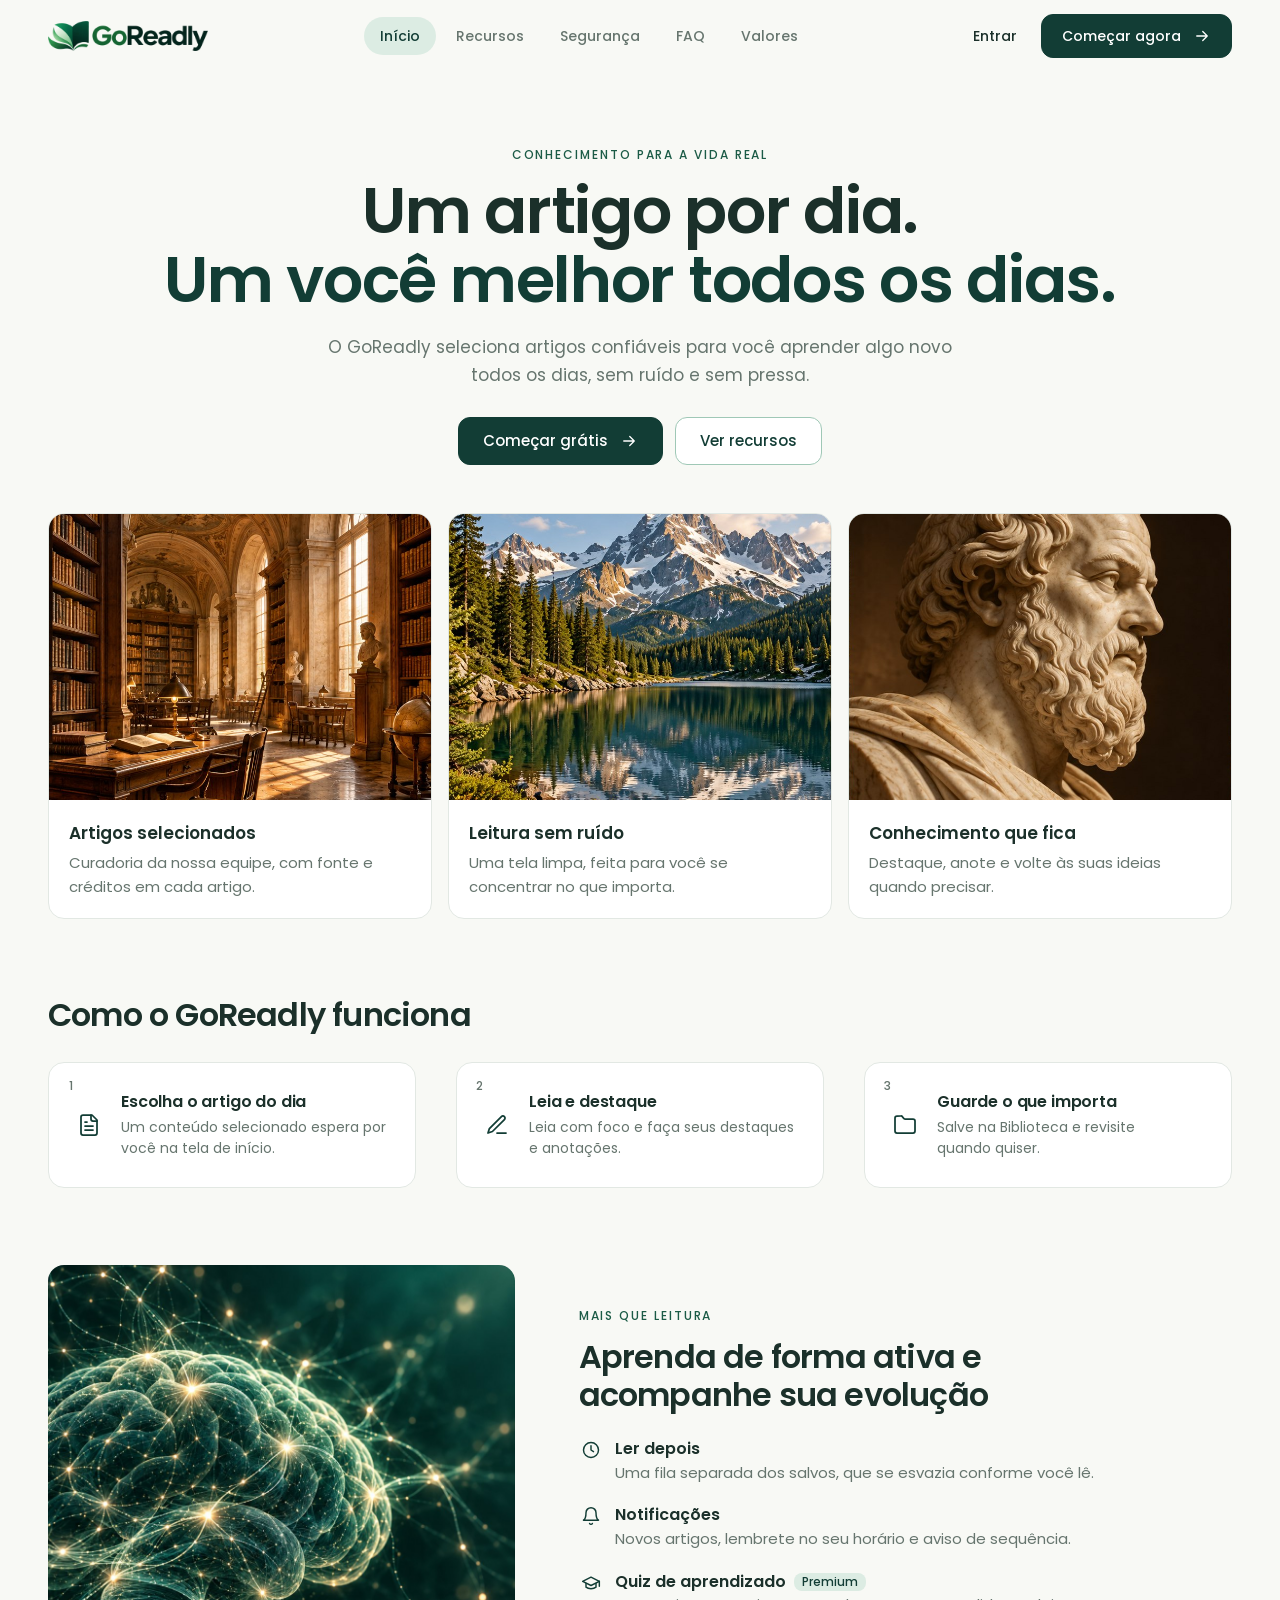
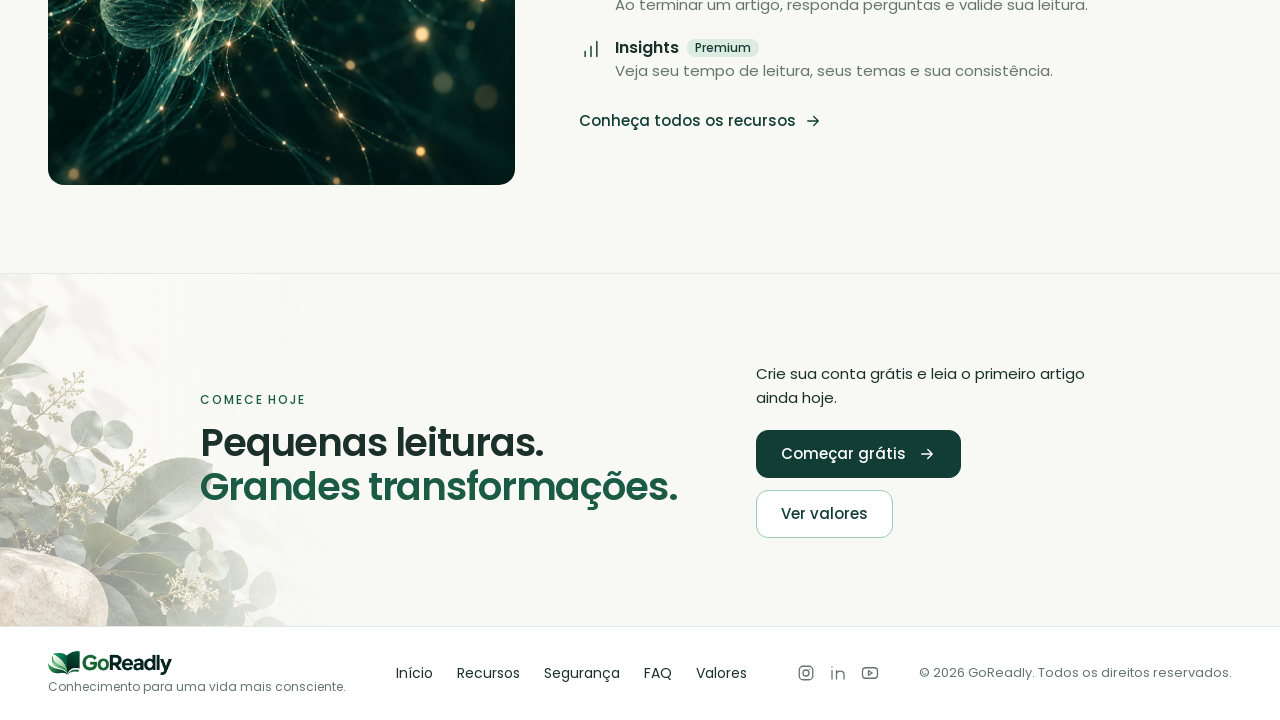
==== commit 0960f729: "add" ====
--- a/index.html
+++ b/index.html
@@ -42,7 +42,7 @@
 
   <header class="header">
     <div class="container header-inner">
-      <a href="./index.html" class="brand" aria-label="GoReadly — início"><img src="./assets/goreadly-logo.png" alt="GoReadly" width="132" height="44"></a>
+      <a href="./index.html" class="brand" aria-label="GoReadly — início"><img src="./assets/goreadly-logo.png" alt="GoReadly" width="160" height="31"></a>
       <nav class="navigation" id="mobile-navigation" aria-label="Navegação principal">
         <a href="./index.html#inicio" aria-current="location">Início</a>
         <a href="./recursos.html">Recursos</a>
@@ -124,7 +124,7 @@
   <footer class="footer">
     <div class="container footer-inner">
       <div class="footer-brand">
-        <a href="./index.html" class="brand" aria-label="GoReadly — início"><img src="./assets/goreadly-logo.png" alt="GoReadly" width="105" height="35"></a>
+        <a href="./index.html" class="brand" aria-label="GoReadly — início"><img src="./assets/goreadly-logo.png" alt="GoReadly" width="124" height="24"></a>
         <p>Conhecimento para uma vida mais consciente.</p>
       </div>
       <nav aria-label="Navegação do rodapé">
--- a/styles.css
+++ b/styles.css
@@ -675,6 +675,10 @@
   .footer nav { margin-inline: 0; }
 }
 
+@media (max-width: 640px) {
+  .brand img { width: 132px; }
+}
+
 @media (max-width: 380px) {
   .brand img { width: 96px; }
   .button-small { padding: 0 14px; }
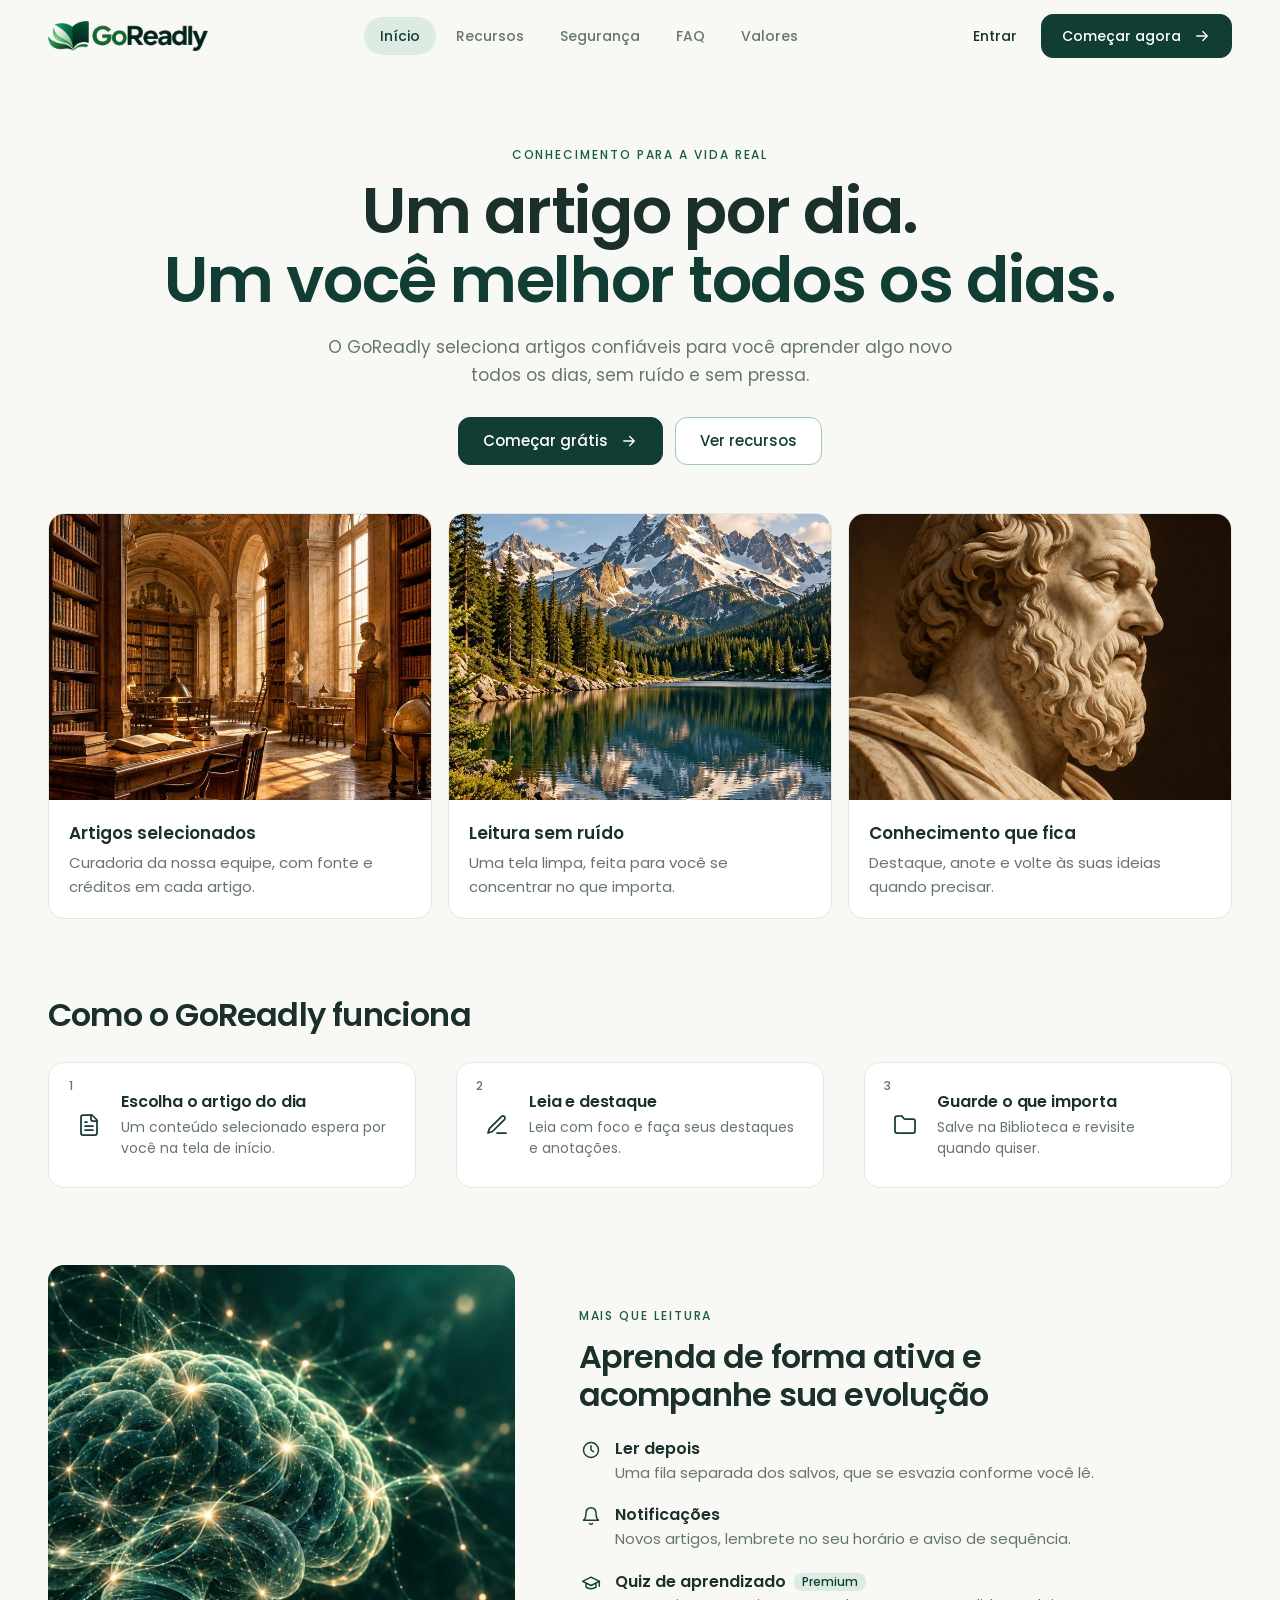
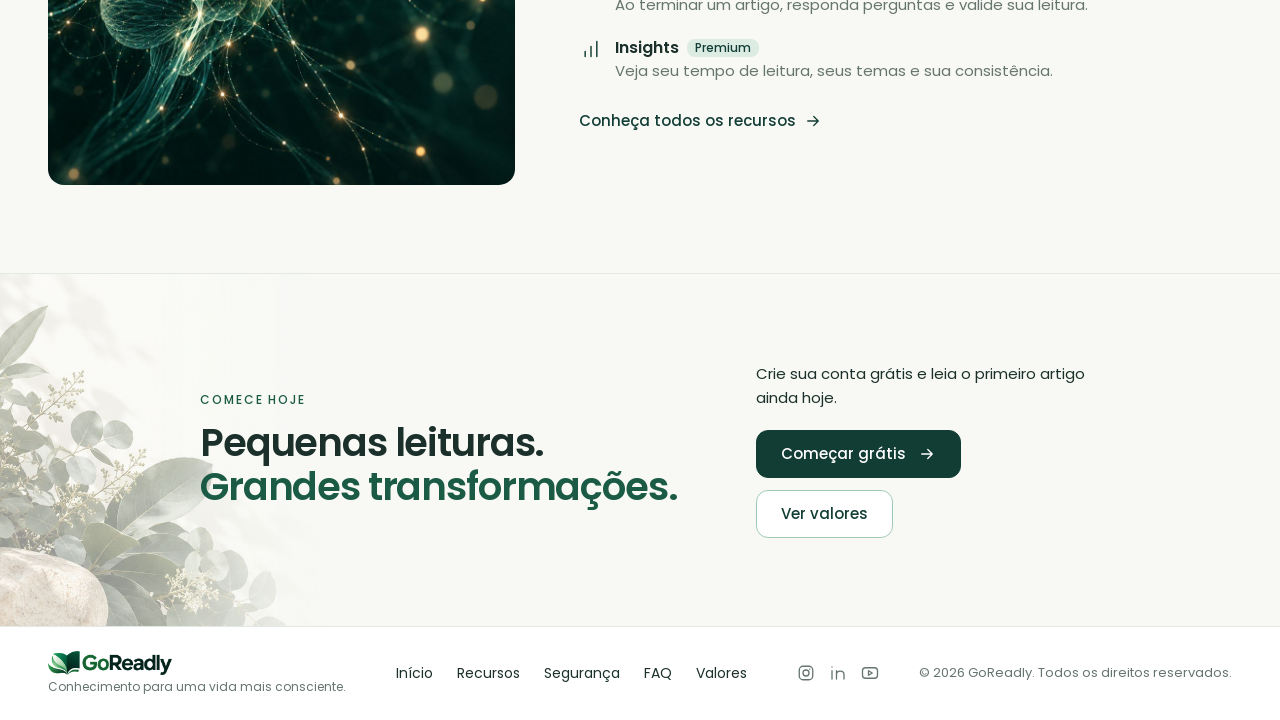
==== commit 03b31c8f: "SEO: metatags, dados estruturados, sitemap e imagens mais leves - Títulos e descrições revisados, ca" ====
--- a/index.html
+++ b/index.html
@@ -3,9 +3,124 @@
 <head>
   <meta charset="utf-8">
   <meta name="viewport" content="width=device-width, initial-scale=1">
-  <meta name="description" content="Um artigo por dia. Um você melhor todos os dias. Descubra o GoReadly: leitura com foco e conhecimento para a vida.">
+  <meta name="description" content="Leia um artigo confiável por dia, com fonte e créditos. Destaques, notas, biblioteca e insights para acompanhar seu aprendizado. Comece grátis.">
   <meta name="theme-color" content="#F8F9F5">
   <title>GoReadly — Um artigo por dia. Um você melhor todos os dias.</title>
+  <!-- seo:start -->
+  <link rel="canonical" href="https://www.goreadly.com.br/">
+  <meta name="robots" content="index, follow, max-image-preview:large">
+  <meta property="og:type" content="website">
+  <meta property="og:site_name" content="GoReadly">
+  <meta property="og:locale" content="pt_BR">
+  <meta property="og:title" content="GoReadly — Um artigo por dia. Um você melhor todos os dias.">
+  <meta property="og:description" content="Leia um artigo confiável por dia, com fonte e créditos. Destaques, notas, biblioteca e insights para acompanhar seu aprendizado. Comece grátis.">
+  <meta property="og:url" content="https://www.goreadly.com.br/">
+  <meta property="og:image" content="https://www.goreadly.com.br/assets/og-image.jpg">
+  <meta property="og:image:width" content="1200">
+  <meta property="og:image:height" content="630">
+  <meta property="og:image:alt" content="GoReadly — Um artigo por dia. Um você melhor todos os dias.">
+  <meta name="twitter:card" content="summary_large_image">
+  <meta name="twitter:title" content="GoReadly — Um artigo por dia. Um você melhor todos os dias.">
+  <meta name="twitter:description" content="Leia um artigo confiável por dia, com fonte e créditos. Destaques, notas, biblioteca e insights para acompanhar seu aprendizado. Comece grátis.">
+  <meta name="twitter:image" content="https://www.goreadly.com.br/assets/og-image.jpg">
+  <script type="application/ld+json">
+{
+  "@context": "https://schema.org",
+  "@graph": [
+    {
+      "@type": "Organization",
+      "@id": "https://www.goreadly.com.br/#organization",
+      "name": "GoReadly",
+      "url": "https://www.goreadly.com.br/",
+      "logo": {
+        "@type": "ImageObject",
+        "url": "https://www.goreadly.com.br/assets/goreadly-logo.png",
+        "width": 828,
+        "height": 160
+      }
+    },
+    {
+      "@type": "WebSite",
+      "@id": "https://www.goreadly.com.br/#website",
+      "name": "GoReadly",
+      "url": "https://www.goreadly.com.br/",
+      "inLanguage": "pt-BR",
+      "publisher": {
+        "@id": "https://www.goreadly.com.br/#organization"
+      }
+    },
+    {
+      "@type": "WebApplication",
+      "@id": "https://www.goreadly.com.br/#app",
+      "name": "GoReadly",
+      "url": "https://www.goreadly.com.br/",
+      "applicationCategory": "EducationalApplication",
+      "operatingSystem": "Web",
+      "inLanguage": "pt-BR",
+      "description": "Plataforma de aprendizagem contínua com um artigo confiável por dia, destaques, notas, biblioteca e insights de leitura.",
+      "publisher": {
+        "@id": "https://www.goreadly.com.br/#organization"
+      },
+      "offers": [
+        {
+          "@type": "Offer",
+          "name": "Free",
+          "price": "0",
+          "priceCurrency": "BRL",
+          "url": "https://www.goreadly.com.br/valores.html"
+        },
+        {
+          "@type": "Offer",
+          "name": "Premium Mensal",
+          "price": "19.90",
+          "priceCurrency": "BRL",
+          "url": "https://www.goreadly.com.br/valores.html",
+          "priceSpecification": {
+            "@type": "UnitPriceSpecification",
+            "price": "19.90",
+            "priceCurrency": "BRL",
+            "billingDuration": 1,
+            "unitCode": "MON"
+          }
+        },
+        {
+          "@type": "Offer",
+          "name": "Premium Anual",
+          "price": "199.00",
+          "priceCurrency": "BRL",
+          "url": "https://www.goreadly.com.br/valores.html",
+          "priceSpecification": {
+            "@type": "UnitPriceSpecification",
+            "price": "199.00",
+            "priceCurrency": "BRL",
+            "billingDuration": 1,
+            "unitCode": "ANN"
+          }
+        }
+      ]
+    },
+    {
+      "@type": "WebPage",
+      "@id": "https://www.goreadly.com.br/#webpage",
+      "url": "https://www.goreadly.com.br/",
+      "name": "GoReadly — Um artigo por dia. Um você melhor todos os dias.",
+      "description": "Leia um artigo confiável por dia, com fonte e créditos. Destaques, notas, biblioteca e insights para acompanhar seu aprendizado. Comece grátis.",
+      "inLanguage": "pt-BR",
+      "isPartOf": {
+        "@id": "https://www.goreadly.com.br/#website"
+      },
+      "primaryImageOfPage": {
+        "@type": "ImageObject",
+        "url": "https://www.goreadly.com.br/assets/og-image.jpg"
+      },
+      "about": {
+        "@id": "https://www.goreadly.com.br/#app"
+      }
+    }
+  ]
+}
+  </script>
+  <!-- seo:end -->
   <link rel="icon" href="./assets/favicon.ico" sizes="any">
   <link rel="icon" type="image/png" sizes="32x32" href="./assets/favicon-32x32.png">
   <link rel="apple-touch-icon" href="./assets/apple-touch-icon.png">
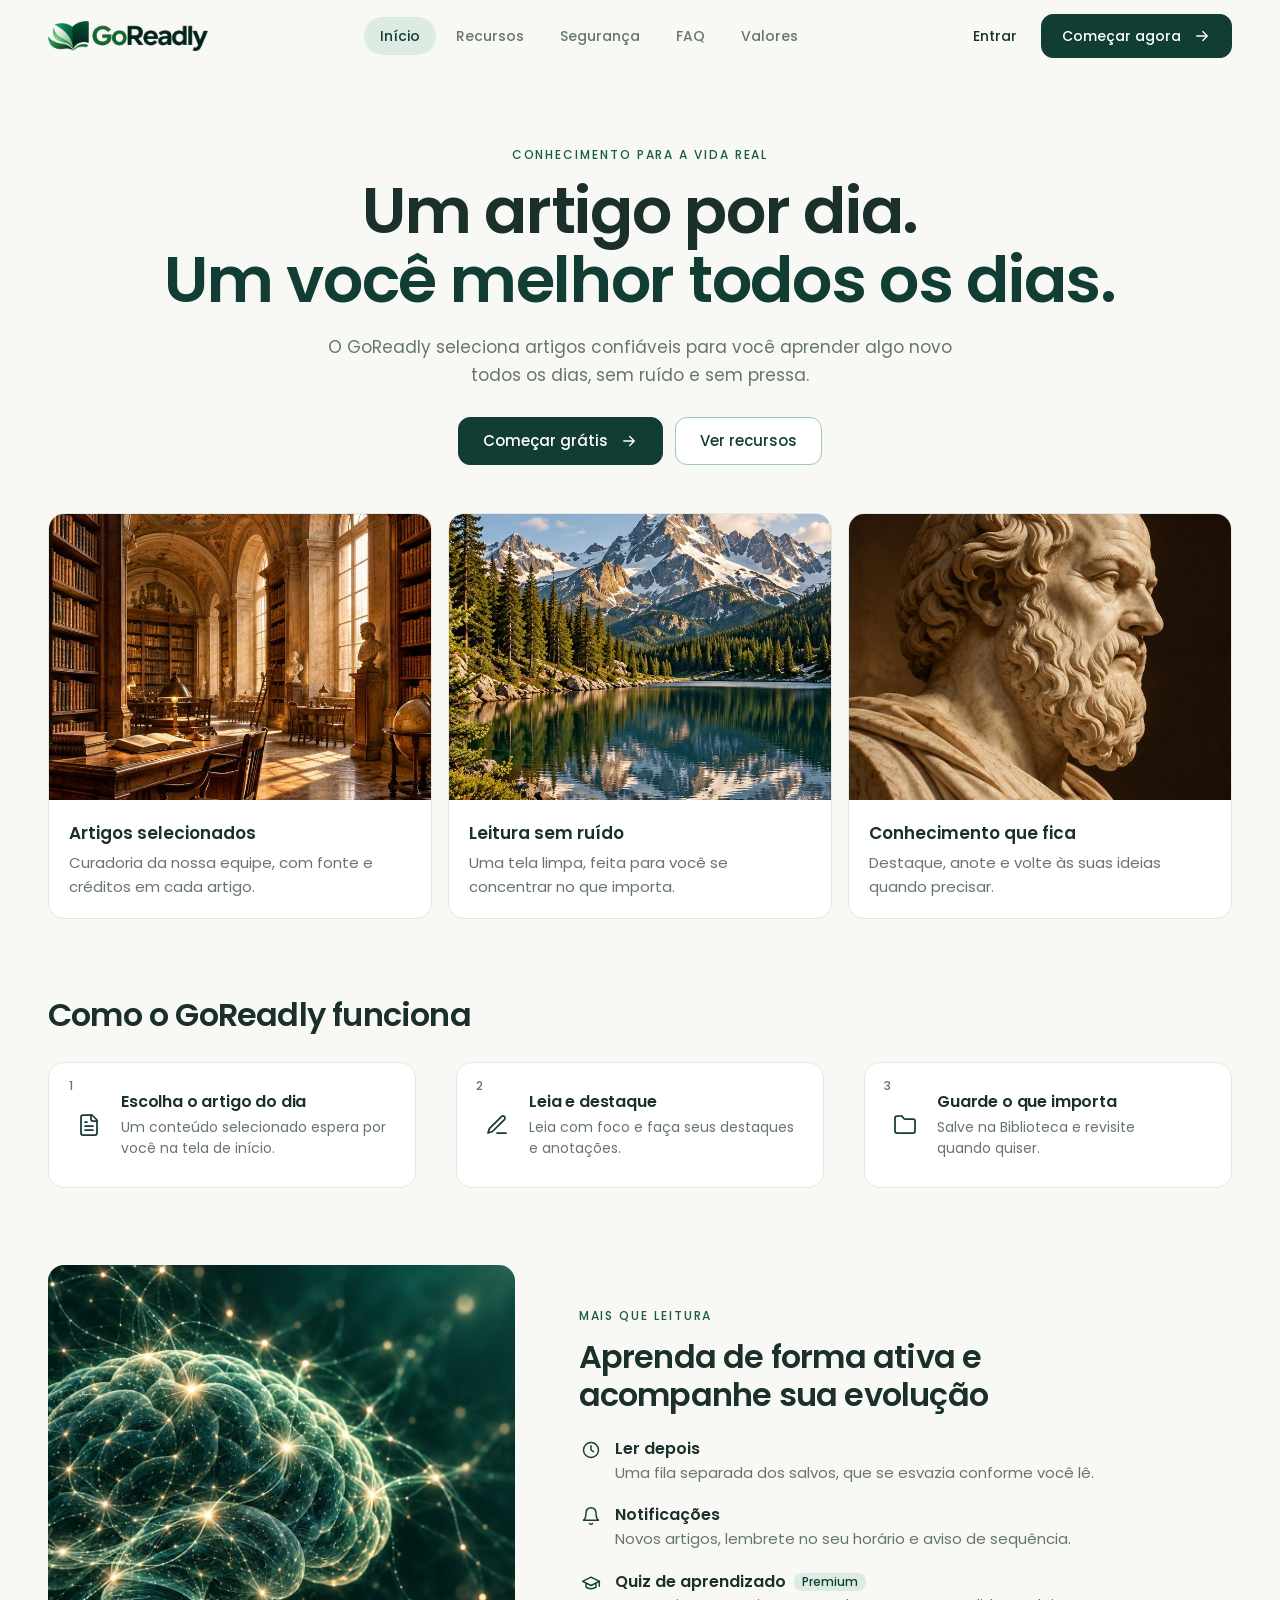
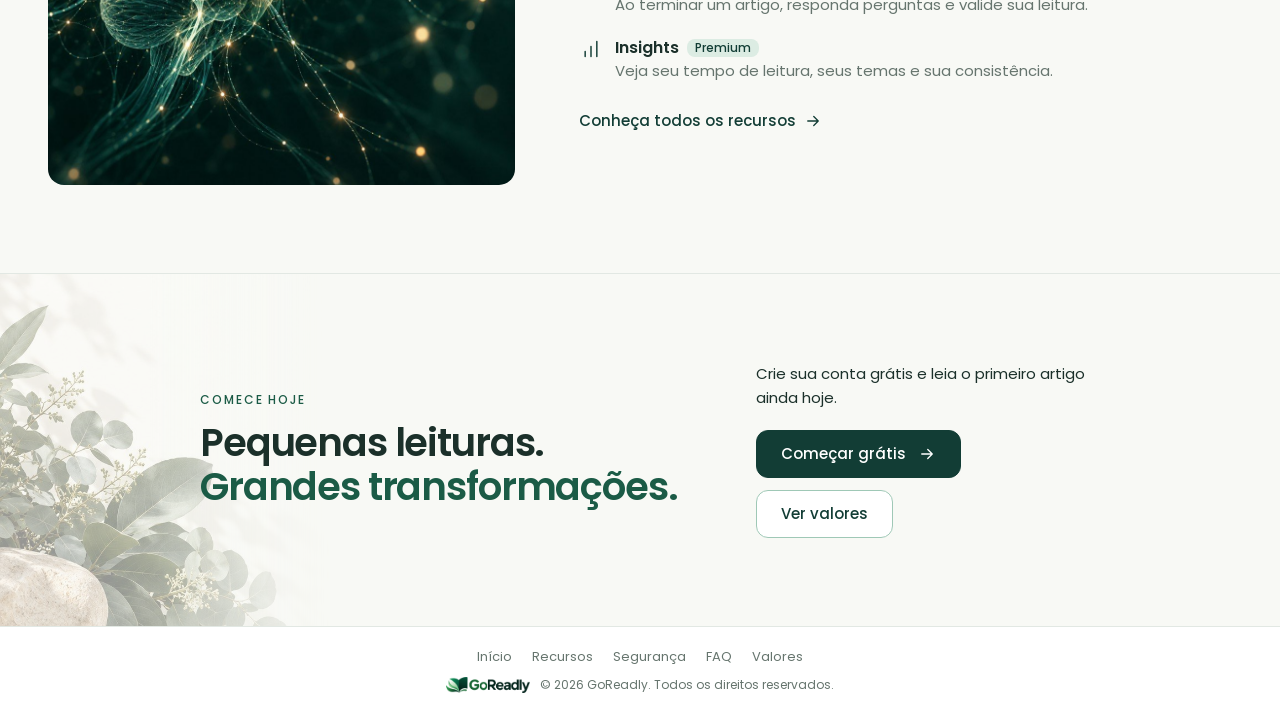
==== commit 298cf826: "Footer minimalista, centralizado e mais compacto - Remove redes sociais (e os ícones SVG que só elas" ====
--- a/index.html
+++ b/index.html
@@ -150,9 +150,6 @@
     <symbol id="graduation" viewBox="0 0 24 24"><path d="M22 10 12 5 2 10l10 5 10-5Z"/><path d="M6 12.500V17c3 2.500 9 2.500 12 0v-4.500M22 10v6"/></symbol>
     <symbol id="palette" viewBox="0 0 24 24"><path d="M12 22a10 10 0 1 1 10-10c0 2.800-2.200 4-4.500 4H16a2 2 0 0 0-1.500 3.300c.6.900.1 2.700-2.500 2.700Z"/><path d="M7.500 11.500h.01M10.500 7.500h.01M15.500 8h.01"/></symbol>
     <symbol id="bell" viewBox="0 0 24 24"><path d="M6 8a6 6 0 0 1 12 0c0 7 3 9 3 9H3s3-2 3-9"/><path d="M10.300 21a1.900 1.900 0 0 0 3.400 0"/></symbol>
-    <symbol id="instagram" viewBox="0 0 24 24"><rect x="3" y="3" width="18" height="18" rx="5"/><circle cx="12" cy="12" r="4"/><path d="M17 7h.01"/></symbol>
-    <symbol id="linkedin" viewBox="0 0 24 24"><path d="M4 9v11M4 4v.01M10 20V9m0 5c0-6 10-6 10 0v6"/></symbol>
-    <symbol id="youtube" viewBox="0 0 24 24"><rect x="2" y="5" width="20" height="14" rx="4"/><path d="m10 9 5 3-5 3Z"/></symbol>
   </defs></svg>
 
   <header class="header">
@@ -238,10 +235,6 @@
 
   <footer class="footer">
     <div class="container footer-inner">
-      <div class="footer-brand">
-        <a href="./index.html" class="brand" aria-label="GoReadly — início"><img src="./assets/goreadly-logo.png" alt="GoReadly" width="124" height="24"></a>
-        <p>Conhecimento para uma vida mais consciente.</p>
-      </div>
       <nav aria-label="Navegação do rodapé">
         <a href="./index.html#inicio">Início</a>
         <a href="./recursos.html">Recursos</a>
@@ -249,12 +242,10 @@
         <a href="./faq.html">FAQ</a>
         <a href="./valores.html">Valores</a>
       </nav>
-      <div class="socials" role="group" aria-label="Redes sociais — em breve">
-        <svg role="img" aria-label="Instagram"><use href="#instagram"/></svg>
-        <svg role="img" aria-label="LinkedIn"><use href="#linkedin"/></svg>
-        <svg role="img" aria-label="YouTube"><use href="#youtube"/></svg>
-      </div>
-      <p class="copyright">© <span id="year">2026</span> GoReadly. Todos os direitos reservados.</p>
+      <p class="footer-meta">
+        <a href="./index.html" class="brand" aria-label="GoReadly — início"><img src="./assets/goreadly-logo.png" alt="GoReadly" width="84" height="16"></a>
+        <span>© <span id="year">2026</span> GoReadly. Todos os direitos reservados.</span>
+      </p>
     </div>
   </footer>
 </body>
--- a/styles.css
+++ b/styles.css
@@ -569,12 +569,11 @@
 
 /* Rodapé */
 .footer { background: var(--color-surface); border-top: 1px solid var(--color-border); }
-.footer-inner { display: flex; flex-wrap: wrap; align-items: center; gap: 16px 40px; padding-block: 24px; font-size: .875rem; }
-.footer-brand p { margin-top: 2px; font-size: .75rem; color: var(--color-text-secondary); }
-.footer nav { display: flex; flex-wrap: wrap; gap: 4px 24px; margin-inline: auto; }
-.footer nav a { transition: color var(--transition-default); }
-.socials { display: flex; gap: 14px; color: var(--color-text-secondary); }
-.socials svg { width: 18px; height: 18px; }
+.footer-inner { display: flex; flex-direction: column; align-items: center; gap: 8px; padding-block: 20px; font-size: .8125rem; text-align: center; }
+.footer nav { display: flex; flex-wrap: wrap; justify-content: center; gap: 4px 20px; }
+.footer nav a { color: var(--color-text-secondary); transition: color var(--transition-default); }
+.footer-meta { display: flex; flex-wrap: wrap; align-items: center; justify-content: center; gap: 6px 10px; font-size: .75rem; color: var(--color-text-secondary); }
+.footer .brand img { width: 84px; height: auto; }
 .copyright { font-size: .8125rem; color: var(--color-text-secondary); }
 
 /* Estados de ponteiro */
@@ -671,8 +670,6 @@
   .resources .feature-heading { min-height: 0; }
   .resources .feature-preview { min-height: 0; }
   .hero-actions .button { flex: 1 1 auto; }
-  .footer-inner { flex-direction: column; align-items: flex-start; }
-  .footer nav { margin-inline: 0; }
 }
 
 @media (max-width: 640px) {
